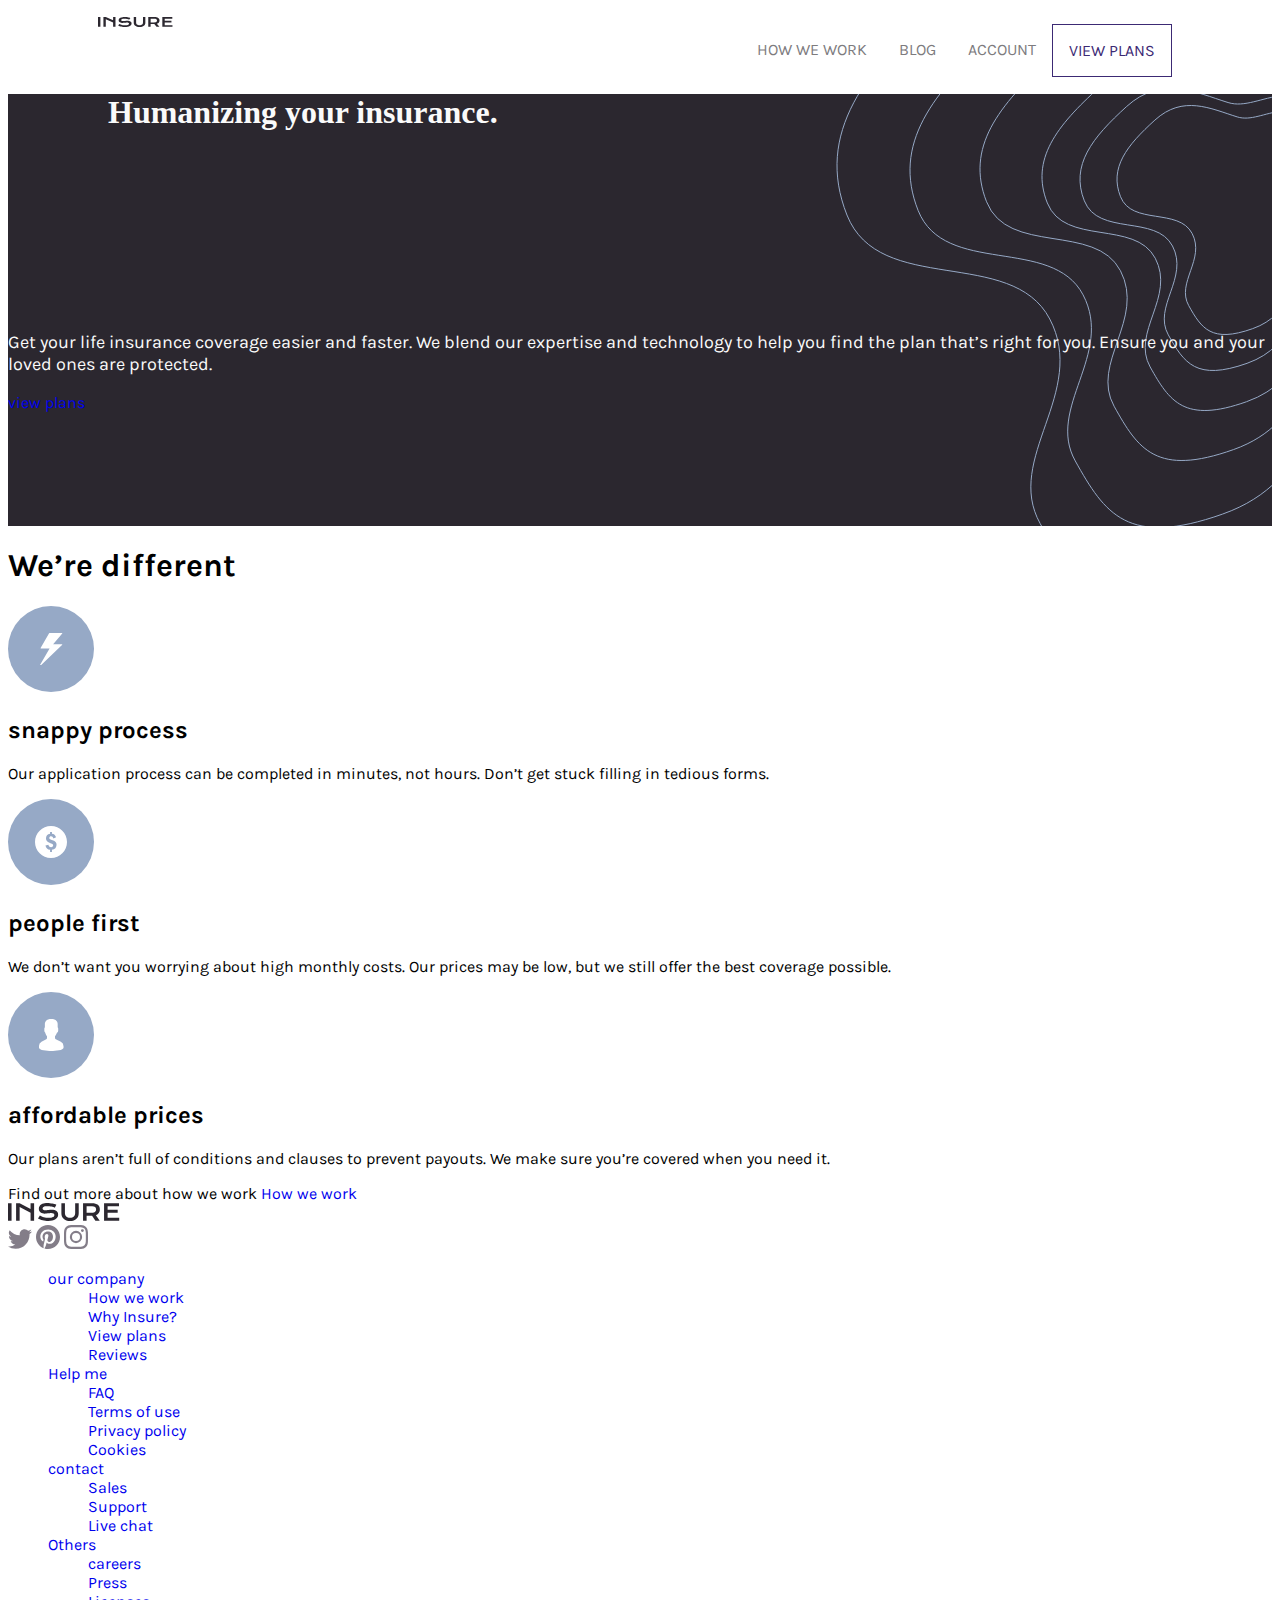
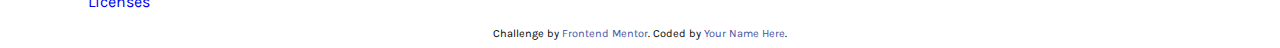
==== componente j.s/ejercicioJ.S/insure-landing-page-master/index.html @ 11211db8 "uptade navbar in page" ====
<!DOCTYPE html>
<html lang="en">
<head>
  <meta charset="UTF-8">
  <meta name="viewport" content="width=device-width, initial-scale=1.0"> <!-- displays site properly based on user's device -->

  <link rel="icon" type="image/png" sizes="32x32" href="./images/favicon-32x32.png">
  
  <title>Frontend Mentor | Insure landing page</title>

  <!-- Feel free to remove these styles or customise in your own stylesheet 👍 -->
  <style>
    .attribution { font-size: 11px; text-align: center; }
    .attribution a { color: hsl(228, 45%, 44%); }
  </style>
  <link href="./index.css" rel="stylesheet" type="text/css"/>
</head>
<body>
  <header class="hero">
    <nav class="nav_container">
      <section>
        <img class="insure" src="./images/logo.svg" alt="insure"/>
      </section>
      <ul class="menu">
        <li class="">
          <a href="#" class="" >how we work</a>
        </li>
        <li class="">
          <a href="#" class="">blog</a>
        </li>
        <li class="">
          <a href="#" class="">account</a>
        </li>
        <li class="">
          <a href="#" class="active">view plans</a>
        </li>
      </ul>
    </nav>
  </header>
  <div class="container">
    <h1 class="titulo">Humanizing your insurance.</h1>
      <p class="parrafo">  Get your life insurance coverage easier and faster. We blend our expertise 
      and technology to help you find the plan that’s right for you. Ensure you 
      and your loved ones are protected. 
      </p>
        <a href="#">view plans</a>
  </div>
    <h1 class="titulo2"> We’re different</h1>
  <div class="logos">
      <img class="logo" src= "./images/icon-snappy-process.svg" alt="Snappy process"/>
    <h2 class="semititulo">snappy process</h2>
       <p class="snappy">Our application process can be completed in minutes, not hours. Don’t get 
      stuck filling in tedious forms. </p>
      <img class="logo2" src= "./images/icon-affordable-prices.svg" alt="People First"/>
    <h2 class="semititulo">people first</h2>
      <p class="snappy">We don’t want you worrying about high monthly costs. Our prices may be low, 
      but we still offer the best coverage possible. </p>
     <img class="logo3" src= "./images/icon-people-first.svg" alt="Affordable prices"/>
    <h2 class="semititulo">affordable prices</h2>
      <p class="snappy">Our plans aren’t full of conditions and clauses to prevent payouts. We make 
      sure you’re covered when you need it.</p>
  <div class="cuadro"
      <h1 class="titulo">Find out more about how we work</h1>
        <a href="#">How we work</a>
  <footer>
    <section>
      <img class="insure2" src="./images/logo.svg" alt="insure"/>
    </section>                                          
        <div class="footer"
          <img class="facebook" src="./images/icon-facebook.svg" alt="facebook"/>
          <img class="twitter" src="./images/icon-twitter.svg" alt="twitter"/>
          <img class="pinterest" src="./images/icon-pinterest.svg" alt="pinterest"/>
          <img class="instagram" src="./images/icon-instagram.svg" alt="instagram"/>
        <div class="lista">
    <nav>
      <ul id="our company">
        <li><a href="Our company">our company</a>
      <ul>
        <li><a href="How we work">How we work</a></li>
        <li><a href="why insure">Why Insure?</a></li>
        <li><a href="View plans">View plans</a></li>
        <li><a href="Reviews">Reviews</a></li>
      </ul>
        </li>
        <li><a href="Help me">Help me</a></li>
      <ul>
        <li><a href="FAQ">FAQ</a></li>
        <li><a href="Terms of use">Terms of use</a></li>
        <li><a href="Privacy policy">Privacy policy</a></li>
        <li><a href="Cookies">Cookies</a></li>
      </ul>
        <li><a href="contact">contact</a></li>
      <ul>
        <li><a href="Sales">Sales</a></li>
        <li><a href="Support">Support</a></li>
        <li><a href="Live chat">Live chat</a></li>
      </ul>
        <li><a href="Others">Others</a></li>
      <ul>
        <li><a href="Careers">careers</a></li>
        <li><a href="Press">Press</a></li>
        <li><a href="Licenses">Licenses</a></li>
      </ul>
    </nav>
  </footer>
  
  <div class="attribution">
    Challenge by <a href="https://www.frontendmentor.io?ref=challenge" target="_blank">Frontend Mentor</a>. 
    Coded by <a href="#">Your Name Here</a>.
  </div>
</body>
</html>
---- componente j.s/ejercicioJ.S/insure-landing-page-master/index.css ----
@import url('https://fonts.googleapis.com/css2?family=DM+Serif+Displa@1&family=Karla:wght@400;700&display=swap');

body {
    font-family: 'Karla', sans-serif;
}

html {
    /* font-size: 65%; */
}

.insure {
    margin: 9px 0px 0px 90px;
    width: 75px;
    height: 10px;
    color: hsl(256, 26%, 20%);
}
.nav_container {
    display: flex;
    justify-content: space-between;
    margin: 0px 100px 0px 0px;
}
.nav {
    list-style: none;
    color:hsl(216, 30%, 68%);
    text-decoration: none;
    display: flex;
    flex-direction: row;
    gap: 2em;
    font-size:medium;
    margin: 0px 2px 3px 0px;
}  
.nav:hover {
    color:  hsl(273, 4%, 51%);
} 
.nav :nth-child(4){
    border: 1px solid hsl(255, 47%, 31%);
    text-decoration: none;
    color: hsl(255, 47%, 31%);
}
.nav :nth-child(4):hover {
    
    background-color: hsl(0, 0%, 4%); 
    color: hsl(0, 0%, 98%) !important;
}
.container {
    background-color:hsl(270, 9%, 17%);
    width: 100%;
    height: 48vh;
    background-image: url(./images/bg-pattern-intro-right-desktop.svg);
    background-repeat: no-repeat;
    background-position: 100%;
    }
/* background-image: url(./images/image-intro-desktop.jpg);
    background-repeat: no-repeat; */
    
.titulo {
    font-family: 'DM Serif Display', serif;
    margin: 1px 0px 200px 100px;
    color:  hsl(0, 0%, 98%);
    text-align:left;
}
.parrafo {
    color: hsl(0, 0%, 98%);
    text-align:left;
    font-size: large;

}



/* padre {
    font-size: 50px;
}

hijo{
    font-size: 3rem;
} */

.contenedor {
    /* height: 30%; */
    display: flex;
    flex-direction: column;
    justify-content: space-between;
    height: 60%;
   
    font-family: "Red Hat Display", sans-serif;
    background-image: url("./images/image-intro-desktop.jpg");
    background-repeat: no-repeat;
    background-color:hsl(270, 9%, 17%);

}

.menu{
    display: flex;
}

ul{
    list-style: none;
}

.menu > li {
}

.menu > li > a {
    color: #7d7b7e;
    text-transform: uppercase;
    font-size: medium;
    padding: 1rem;
    display: inline-block;
}
/* .menu : */
/* .menu :nth-child(4) {
    border: 1px solid hsl(255, 47%, 31%);
    text-decoration: none;
    color: hsl(255, 47%, 31%);
}

.menu :nth-child(4) :hover {
    background-color: hsl(0, 0%, 4%); 
    color: hsl(0, 0%, 98%) !important;
} */

.menu .active {
    border: 1px solid hsl(255, 47%, 31%);
    text-decoration: none;
    color: hsl(255, 47%, 31%);
}

.menu .active:hover {
    background-color: hsl(0, 0%, 4%); 
    color: hsl(0, 0%, 98%) !important;
}
a{
    text-decoration: none;
}
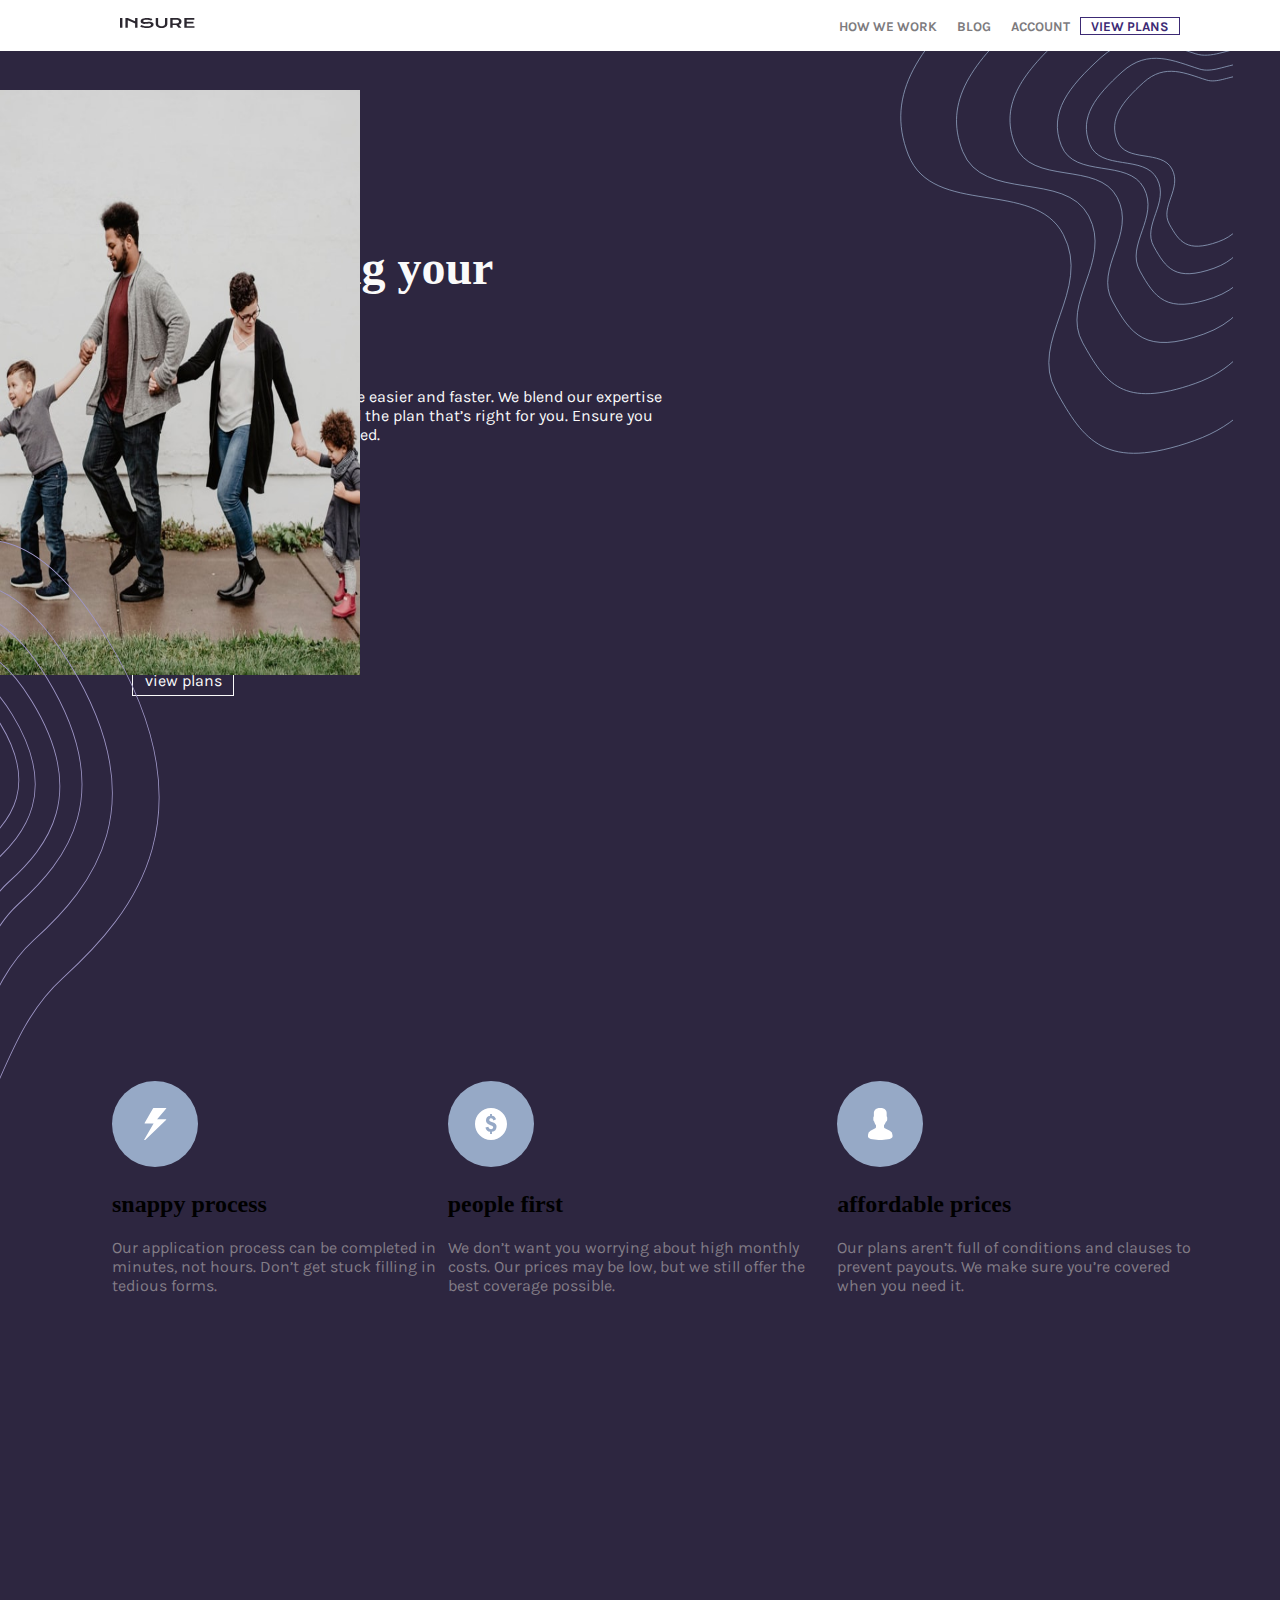
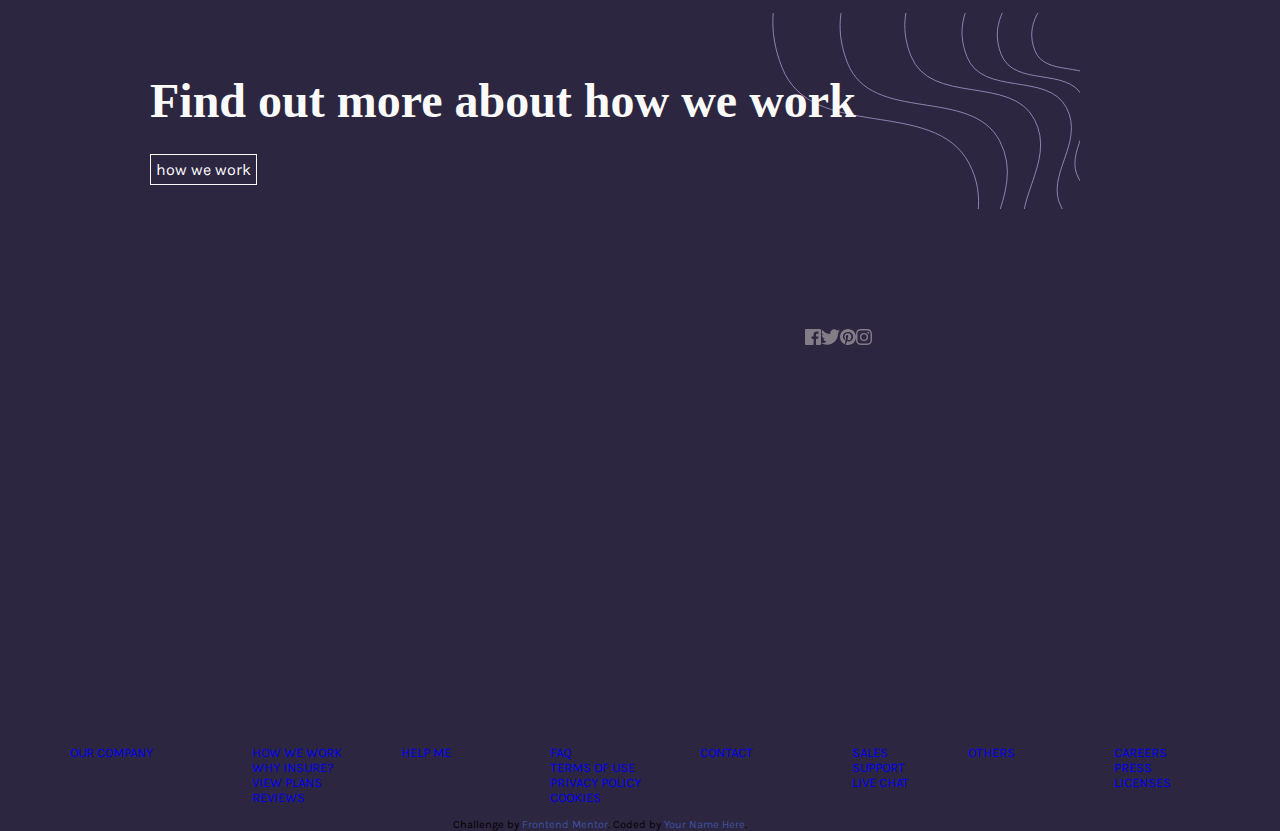
==== commit 61a7adca: "change navbar" ====
--- a/componente j.s/ejercicioJ.S/insure-landing-page-master/index.html
+++ b/componente j.s/ejercicioJ.S/insure-landing-page-master/index.html
@@ -1,29 +1,50 @@
 <!DOCTYPE html>
 <html lang="en">
+
 <head>
   <meta charset="UTF-8">
-  <meta name="viewport" content="width=device-width, initial-scale=1.0"> <!-- displays site properly based on user's device -->
+  <meta name="viewport" content="width=device-width, initial-scale=1.0">
+  <!-- displays site properly based on user's device -->
 
   <link rel="icon" type="image/png" sizes="32x32" href="./images/favicon-32x32.png">
-  
+
   <title>Frontend Mentor | Insure landing page</title>
 
-  <!-- Feel free to remove these styles or customise in your own stylesheet 👍 -->
-  <style>
-    .attribution { font-size: 11px; text-align: center; }
-    .attribution a { color: hsl(228, 45%, 44%); }
-  </style>
-  <link href="./index.css" rel="stylesheet" type="text/css"/>
-</head>
+  <!DOCTYPE html>
+  <html lang="en">
+
+  <head>
+    <meta charset="UTF-8">
+    <meta name="viewport" content="width=device-width, initial-scale=1.0">
+    <!-- displays site properly based on user's device -->
+
+    <link rel="icon" type="image/png" sizes="32x32" href="./images/favicon-32x32.png">
+
+    <title>Frontend Mentor | Insure landing page</title>
+
+    <!-- Feel free to remove these styles or customise in your own stylesheet 👍 -->
+    <style>
+      .attribution {
+        font-size: 11px;
+        text-align: center;
+      }
+
+      .attribution a {
+        color: hsl(228, 45%, 44%);
+      }
+    </style>
+    <link href="./index.css" rel="stylesheet" type="text/css" />
+  </head>
+
 <body>
   <header class="hero">
     <nav class="nav_container">
       <section>
-        <img class="insure" src="./images/logo.svg" alt="insure"/>
+        <img class="insure" src="./images/logo.svg" alt="insure" />
       </section>
       <ul class="menu">
         <li class="">
-          <a href="#" class="" >how we work</a>
+          <a href="#" class="">how we work</a>
         </li>
         <li class="">
           <a href="#" class="">blog</a>
@@ -37,76 +58,90 @@
       </ul>
     </nav>
   </header>
-  <div class="container">
-    <h1 class="titulo">Humanizing your insurance.</h1>
-      <p class="parrafo">  Get your life insurance coverage easier and faster. We blend our expertise 
-      and technology to help you find the plan that’s right for you. Ensure you 
-      and your loved ones are protected. 
+  <main>
+    <div class="container">
+      <div><img class="imagen2" src="./images/image-intro-desktop.jpg" alt="imagen2"/>
+      <div class="linea"></div>
+      <h1 class="titulo">Humanizing your insurance.</h1>
+      <p class="parrafo"> Get your life insurance coverage easier and faster. We blend our expertise
+        and technology to help you find the plan that’s right for you. Ensure you
+        and your loved ones are protected.
       </p>
-        <a href="#">view plans</a>
-  </div>
+      <a href="" class="plans">view plans</a>
+      <img class="imagen" src="./images/bg-pattern-intro-left-desktop.svg" alt="imagen"
+      
+    </div>
+    <div class="linea2"></div>
     <h1 class="titulo2"> We’re different</h1>
-  <div class="logos">
-      <img class="logo" src= "./images/icon-snappy-process.svg" alt="Snappy process"/>
-    <h2 class="semititulo">snappy process</h2>
-       <p class="snappy">Our application process can be completed in minutes, not hours. Don’t get 
-      stuck filling in tedious forms. </p>
-      <img class="logo2" src= "./images/icon-affordable-prices.svg" alt="People First"/>
-    <h2 class="semititulo">people first</h2>
-      <p class="snappy">We don’t want you worrying about high monthly costs. Our prices may be low, 
-      but we still offer the best coverage possible. </p>
-     <img class="logo3" src= "./images/icon-people-first.svg" alt="Affordable prices"/>
-    <h2 class="semititulo">affordable prices</h2>
-      <p class="snappy">Our plans aren’t full of conditions and clauses to prevent payouts. We make 
-      sure you’re covered when you need it.</p>
-  <div class="cuadro"
-      <h1 class="titulo">Find out more about how we work</h1>
-        <a href="#">How we work</a>
-  <footer>
-    <section>
-      <img class="insure2" src="./images/logo.svg" alt="insure"/>
-    </section>                                          
-        <div class="footer"
-          <img class="facebook" src="./images/icon-facebook.svg" alt="facebook"/>
-          <img class="twitter" src="./images/icon-twitter.svg" alt="twitter"/>
-          <img class="pinterest" src="./images/icon-pinterest.svg" alt="pinterest"/>
-          <img class="instagram" src="./images/icon-instagram.svg" alt="instagram"/>
-        <div class="lista">
-    <nav>
-      <ul id="our company">
-        <li><a href="Our company">our company</a>
-      <ul>
-        <li><a href="How we work">How we work</a></li>
-        <li><a href="why insure">Why Insure?</a></li>
-        <li><a href="View plans">View plans</a></li>
-        <li><a href="Reviews">Reviews</a></li>
-      </ul>
-        </li>
-        <li><a href="Help me">Help me</a></li>
-      <ul>
-        <li><a href="FAQ">FAQ</a></li>
-        <li><a href="Terms of use">Terms of use</a></li>
-        <li><a href="Privacy policy">Privacy policy</a></li>
-        <li><a href="Cookies">Cookies</a></li>
-      </ul>
-        <li><a href="contact">contact</a></li>
-      <ul>
-        <li><a href="Sales">Sales</a></li>
-        <li><a href="Support">Support</a></li>
-        <li><a href="Live chat">Live chat</a></li>
-      </ul>
-        <li><a href="Others">Others</a></li>
-      <ul>
-        <li><a href="Careers">careers</a></li>
-        <li><a href="Press">Press</a></li>
-        <li><a href="Licenses">Licenses</a></li>
-      </ul>
-    </nav>
-  </footer>
-  
-  <div class="attribution">
-    Challenge by <a href="https://www.frontendmentor.io?ref=challenge" target="_blank">Frontend Mentor</a>. 
-    Coded by <a href="#">Your Name Here</a>.
-  </div>
+    <div class="iconos">
+      <div class="logos">
+        <img class="logo" src="./images/icon-snappy-process.svg" alt="Snappy process" />
+        <h2 class="semititulo">snappy process</h2>
+        <p class="snappy">Our application process can be completed in minutes, not hours. Don’t get
+          stuck filling in tedious forms. </p>
+      </div>
+      <div>
+        <img class="logo2" src="./images/icon-affordable-prices.svg" alt="People First" />
+        <h2 class="semititulo">people first</h2>
+        <p class="snappy">We don’t want you worrying about high monthly costs. Our prices may be low,
+          but we still offer the best coverage possible. </p>
+      </div>
+      <div>
+        <img class="logo3" src="./images/icon-people-first.svg" alt="Affordable prices" />
+        <h2 class="semititulo">affordable prices</h2>
+        <p class="snappy">Our plans aren’t full of conditions and clauses to prevent payouts. We make
+          sure you’re covered when you need it.</p>
+      </div>
+    </div>
+    <div class="cuadro">
+      <h1 class="titulo3">Find out more about how we work</h1>
+      <a href="#" class="work">how we work</a>
+    </div>
+    <footer>
+      <div class="logos2">
+        <div><img class="insure2" src="./images/logo.svg" alt="insure" /></div>
+        <img class="facebook" src="./images/icon-facebook.svg" alt="facebook" />
+        <img class="twitter" src="./images/icon-twitter.svg" alt="twitter" />
+        <img class="pinterest" src="./images/icon-pinterest.svg" alt="pinterest" />
+        <img class="instagram" src="./images/icon-instagram.svg" alt="instagram" />
+      </div>
+      <div class="lista2">
+        <ul class="listado">
+          <li><a href="Our company">our company</a></li>
+          <ul>
+            <li><a href="How we work">How we work</a></li>
+            <li><a href="why insure">Why Insure?</a></li>
+            <li><a href="View plans">View plans</a></li>
+            <li><a href="Reviews">Reviews</a></li>
+          </ul>
+          </li>
+          <li><a href="Help me">Help me</a></li>
+          <ul>
+            <li><a href="FAQ">FAQ</a></li>
+            <li><a href="Terms of use">Terms of use</a></li>
+            <li><a href="Privacy policy">Privacy policy</a></li>
+            <li><a href="Cookies">Cookies</a></li>
+          </ul>
+          <li><a href="contact">contact</a></li>
+          <ul>
+            <li><a href="Sales">Sales</a></li>
+            <li><a href="Support">Support</a></li>
+            <li><a href="Live chat">Live chat</a></li>
+          </ul>
+          <li><a href="Others">Others</a></li>
+          <ul>
+            <li><a href="Careers">careers</a></li>
+            <li><a href="Press">Press</a></li>
+            <li><a href="Licenses">Licenses</a></li>
+          </ul>
+      </div>
+    </footer>
+
+    <div class="attribution">
+      Challenge by <a href="https://www.frontendmentor.io?ref=challenge" target="_blank">Frontend Mentor</a>.
+      Coded by <a href="#">Your Name Here</a>.
+</div>
+  </main>
 </body>
+
 </html>--- a/componente j.s/ejercicioJ.S/insure-landing-page-master/index.css
+++ b/componente j.s/ejercicioJ.S/insure-landing-page-master/index.css
@@ -2,14 +2,10 @@
 
 body {
     font-family: 'Karla', sans-serif;
-}
-
-html {
-    /* font-size: 65%; */
-}
-
+    margin: 0; 
+}
 .insure {
-    margin: 9px 0px 0px 90px;
+    margin: 18px 0px 0px 120px;
     width: 75px;
     height: 10px;
     color: hsl(256, 26%, 20%);
@@ -19,118 +15,188 @@
     justify-content: space-between;
     margin: 0px 100px 0px 0px;
 }
-.nav {
-    list-style: none;
-    color:hsl(216, 30%, 68%);
-    text-decoration: none;
-    display: flex;
-    flex-direction: row;
-    gap: 2em;
-    font-size:medium;
-    margin: 0px 2px 3px 0px;
-}  
-.nav:hover {
-    color:  hsl(273, 4%, 51%);
-} 
-.nav :nth-child(4){
-    border: 1px solid hsl(255, 47%, 31%);
-    text-decoration: none;
-    color: hsl(255, 47%, 31%);
-}
-.nav :nth-child(4):hover {
-    
-    background-color: hsl(0, 0%, 4%); 
-    color: hsl(0, 0%, 98%) !important;
-}
-.container {
-    background-color:hsl(270, 9%, 17%);
-    width: 100%;
-    height: 48vh;
-    background-image: url(./images/bg-pattern-intro-right-desktop.svg);
-    background-repeat: no-repeat;
-    background-position: 100%;
-    }
-/* background-image: url(./images/image-intro-desktop.jpg);
-    background-repeat: no-repeat; */
-    
-.titulo {
-    font-family: 'DM Serif Display', serif;
-    margin: 1px 0px 200px 100px;
-    color:  hsl(0, 0%, 98%);
-    text-align:left;
-}
-.parrafo {
-    color: hsl(0, 0%, 98%);
-    text-align:left;
-    font-size: large;
-
-}
-
-
-
-/* padre {
-    font-size: 50px;
-}
-
-hijo{
-    font-size: 3rem;
-} */
-
-.contenedor {
-    /* height: 30%; */
-    display: flex;
-    flex-direction: column;
-    justify-content: space-between;
-    height: 60%;
-   
-    font-family: "Red Hat Display", sans-serif;
-    background-image: url("./images/image-intro-desktop.jpg");
-    background-repeat: no-repeat;
-    background-color:hsl(270, 9%, 17%);
-
-}
-
+/* gap: 2em;*/
 .menu{
     display: flex;
 }
-
 ul{
     list-style: none;
 }
-
-.menu > li {
-}
-
 .menu > li > a {
     color: #7d7b7e;
     text-transform: uppercase;
-    font-size: medium;
-    padding: 1rem;
+    padding: 1px 10px 0px;
+    /* 1rem(todos los lados */
     display: inline-block;
-}
-/* .menu : */
-/* .menu :nth-child(4) {
-    border: 1px solid hsl(255, 47%, 31%);
-    text-decoration: none;
+    font-size: smaller;
+    font-weight: 700;
+}
+.menu>li>a:hover {
     color: hsl(255, 47%, 31%);
 }
-
-.menu :nth-child(4) :hover {
-    background-color: hsl(0, 0%, 4%); 
-    color: hsl(0, 0%, 98%) !important;
-} */
-
 .menu .active {
     border: 1px solid hsl(255, 47%, 31%);
     text-decoration: none;
     color: hsl(255, 47%, 31%);
 }
-
 .menu .active:hover {
     background-color: hsl(0, 0%, 4%); 
-    color: hsl(0, 0%, 98%) !important;
+    color: hsl(0, 0%, 98%);
 }
 a{
     text-decoration: none;
 }
-
+/*.menu :nth-child(4) :hover*/
+.container {
+    background-color:hsl(256, 26%, 20%);
+    padding: 1px 80px 0px 0px;
+    background-image: url(./images/bg-pattern-intro-right-desktop.svg);
+    background-repeat: no-repeat;
+    background-size: 26%;
+    background-position: 900px -50px;  
+    }
+.linea {
+    height:1px;
+    width: 12%;
+    background-color: hsl(0, 0%, 98%);
+    margin: 12vh 11%;   
+}
+.titulo {
+    font-family: 'DM Serif Display', serif;
+    color:  hsl(0, 0%, 98%);
+    font-size: 300%;
+    height: 80px;
+    width: 500px;
+    display:inline-table; 
+    margin: -12vh 11%;
+}
+.parrafo {
+    color: hsl(0, 0%, 98%);
+    height: 80px; 
+    width: 530px;
+    display:inline-table; 
+    margin: 11vh 11%;
+}
+/* padre {font-size: 50px;}
+hijo{ font-size: 3rem;} */
+.plans {
+    color: hsl(0, 0%, 98%);
+    background-color: hsla(256, 26%, 20%);
+    border: 1px solid hsl(0, 0%, 98%);
+    padding: 5px;   
+    display: flex;
+    justify-content: center; 
+    height: 0%; 
+    width: 90px;
+    margin: 11vh 11%;
+}
+.plans:hover {
+    color: hsl(256, 26%, 20%);
+    background-color: white;
+}
+.imagen {
+    position: absolute;
+    top: 60%; 
+    background-repeat: no-repeat; 
+    margin: 0;
+    height: 60%;
+    width: 160px;
+ }
+.imagen2 {
+    position: absolute;
+    top: 10%; 
+    background-repeat: no-repeat;
+    height: 65%;
+    width: 360px;
+}
+.linea2 {
+    height:1px;
+    width: 10%;
+    background-color: hsl(256, 26%, 20%);
+    margin: 20% 0% 0% 10%;   
+} 
+.titulo2 {
+    font-family: 'DM Serif Display', serif;
+    color:  hsl(256, 26%, 20%);
+    font-size: 300%;
+    height: 80px;
+    width: 500px;
+    display:inline-table; 
+    padding: 0px 0px 0px 112px;
+}
+.iconos {
+    display: flex; 
+    justify-content: space-between;
+    padding: 0px 0px 0px 112px;
+}
+.semititulo {
+    font-family: 'DM Serif Display', serif;
+    vertical-align: text-bottom;
+    margin-right: auto;
+}
+.snappy {
+    color:  hsl(273, 4%, 51%);
+}
+.cuadro {
+    background-color:hsl(256, 26%, 20%);
+    padding: 30px;
+    margin: 300px 120px 120px 120px;
+    background-image: url(./images/bg-pattern-how-we-work-desktop.svg);
+    background-repeat: no-repeat;
+    background-size: 38%;
+    background-position: 652px 2px;
+}
+.titulo3 {
+    font-family: 'DM Serif Display', serif;
+    color:  hsl(0, 0%, 98%);
+    font-size: 300%;
+    
+}
+.work {
+    color: hsl(0, 0%, 98%);
+    background-color: hsla(256, 26%, 20%);
+    border: 1px solid hsl(0, 0%, 98%);
+    padding: 5px;
+}
+.work:hover {
+    color: hsl(256, 26%, 20%);
+    background-color: white;
+}
+.insure2 {
+    margin: 1vh 10%;
+    width: 13vh;
+    height: 13px;
+    color: hsl(256, 26%, 20%);
+}
+
+footer {
+    list-style: none;
+}
+
+.insure2 {
+    width: 5px;
+    height: 0px;
+    
+}
+.logos2 {
+    display: flex;
+    justify-content: space-between;
+    text-decoration: none;
+    color:  hsl(273, 4%, 51%); 
+    background-size: 20%;
+    margin: 58px 0px 400px 800px;
+    width: 15px;
+    height: 16px;
+}
+
+ul{
+    list-style: none;
+}
+.listado {
+    display: flex;
+    justify-content:space-around;
+    justify-content:space-around;
+    text-transform: uppercase;
+    font-size: small;
+    color:  hsl(273, 4%, 51%); 
+}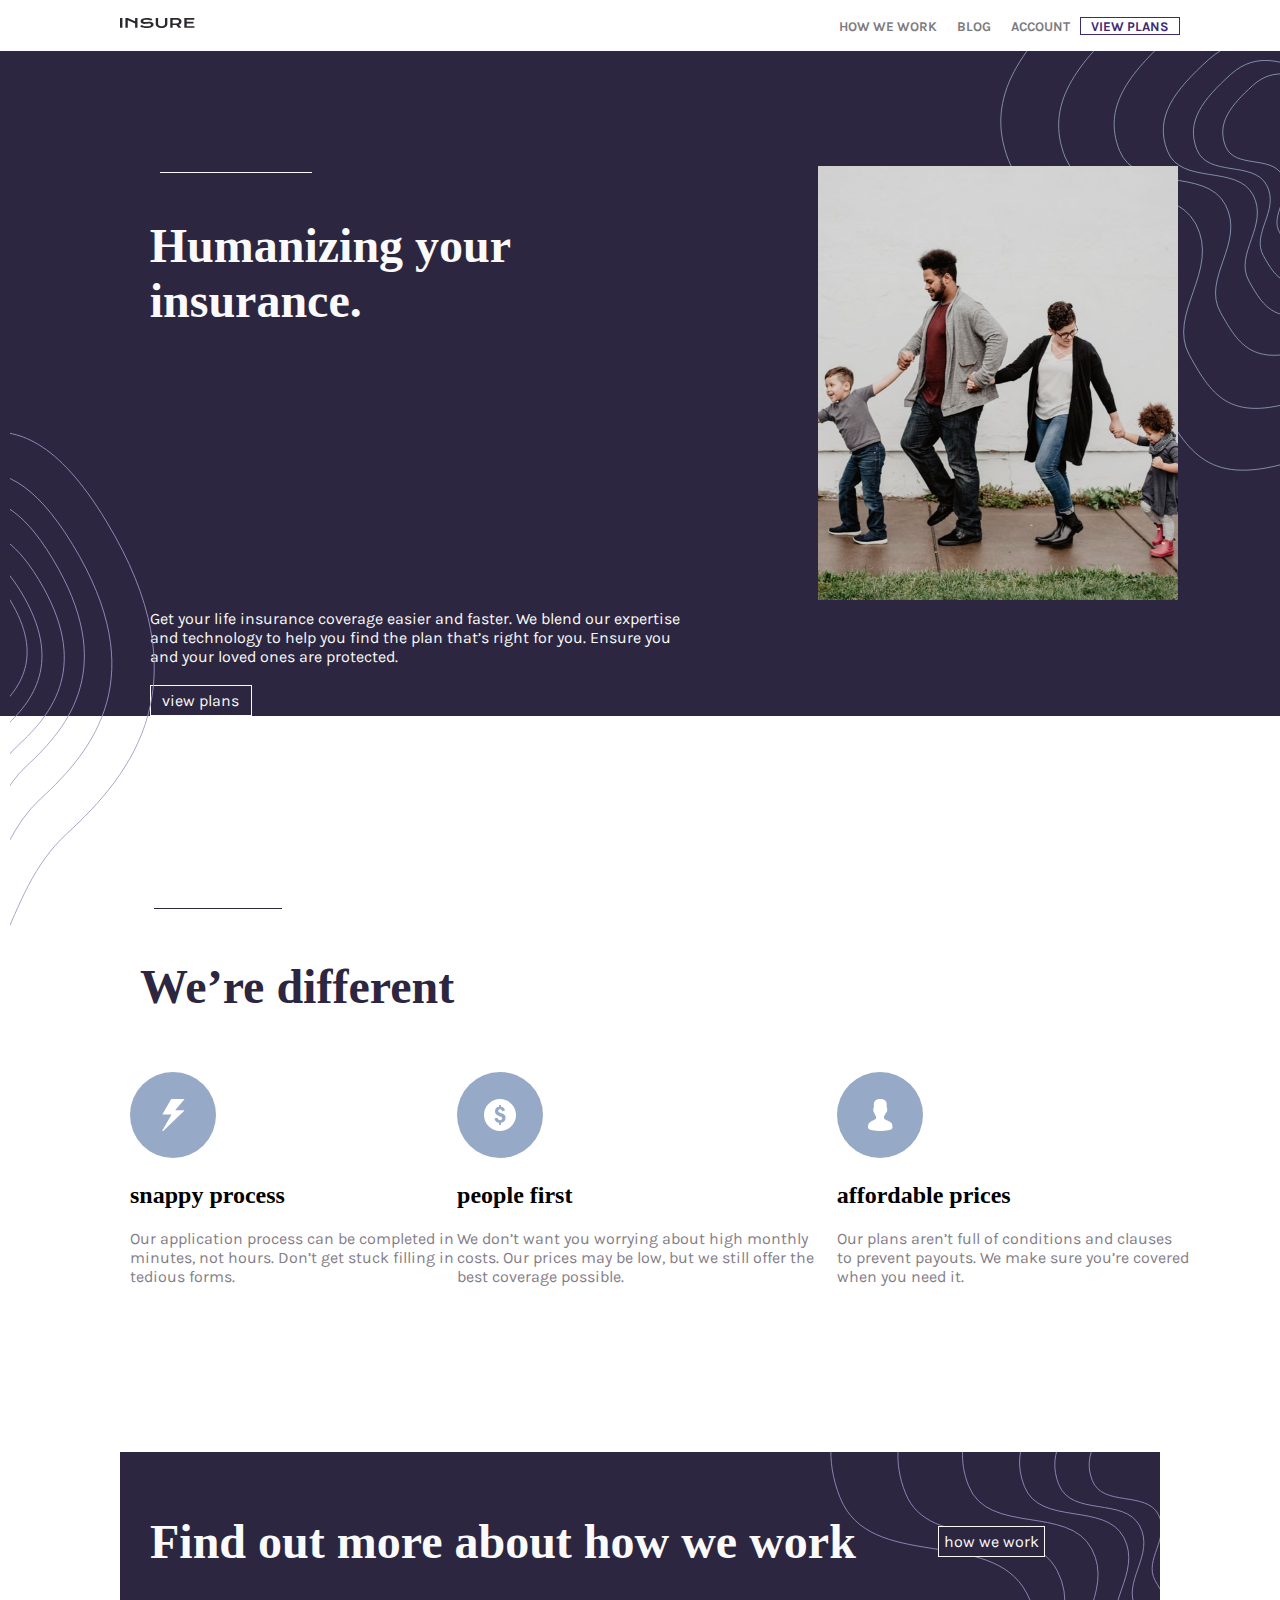
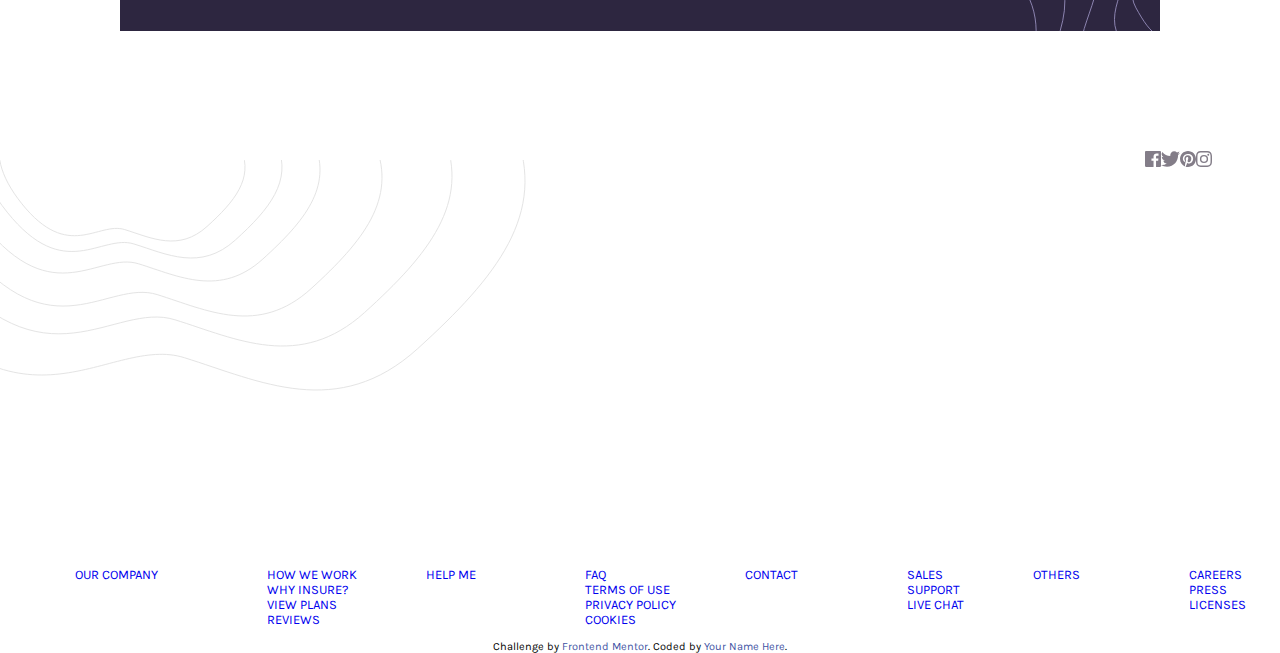
==== commit d09809c0: "cambios componente js" ====
--- a/componente j.s/ejercicioJ.S/insure-landing-page-master/index.html
+++ b/componente j.s/ejercicioJ.S/insure-landing-page-master/index.html
@@ -60,7 +60,8 @@
   </header>
   <main>
     <div class="container">
-      <div><img class="imagen2" src="./images/image-intro-desktop.jpg" alt="imagen2"/>
+      <div><img class="imagen2" src="./images/image-intro-desktop.jpg" alt="imagen2"/></div>
+        <div><img class="imagen" src="./images/bg-pattern-intro-left-desktop.svg" alt="imagen" /></div>
       <div class="linea"></div>
       <h1 class="titulo">Humanizing your insurance.</h1>
       <p class="parrafo"> Get your life insurance coverage easier and faster. We blend our expertise
@@ -68,7 +69,6 @@
         and your loved ones are protected.
       </p>
       <a href="" class="plans">view plans</a>
-      <img class="imagen" src="./images/bg-pattern-intro-left-desktop.svg" alt="imagen"
       
     </div>
     <div class="linea2"></div>
@@ -98,13 +98,17 @@
       <a href="#" class="work">how we work</a>
     </div>
     <footer>
-      <div class="logos2">
-        <div><img class="insure2" src="./images/logo.svg" alt="insure" /></div>
+      <main class="logos2">
+        <div><img class="figuras" src="./images/bg-pattern-footer-desktop.svg" alt="figuras"/></div>
+        <div>
+          <img class="insure2" src="./images/logo.svg" alt="insure2"/>
+        </div>
         <img class="facebook" src="./images/icon-facebook.svg" alt="facebook" />
         <img class="twitter" src="./images/icon-twitter.svg" alt="twitter" />
         <img class="pinterest" src="./images/icon-pinterest.svg" alt="pinterest" />
         <img class="instagram" src="./images/icon-instagram.svg" alt="instagram" />
-      </div>
+      </main>
+      
       <div class="lista2">
         <ul class="listado">
           <li><a href="Our company">our company</a></li>
--- a/componente j.s/ejercicioJ.S/insure-landing-page-master/index.css
+++ b/componente j.s/ejercicioJ.S/insure-landing-page-master/index.css
@@ -49,17 +49,18 @@
 /*.menu :nth-child(4) :hover*/
 .container {
     background-color:hsl(256, 26%, 20%);
-    padding: 1px 80px 0px 0px;
+    padding: 1px 0px 0px 10px;
     background-image: url(./images/bg-pattern-intro-right-desktop.svg);
     background-repeat: no-repeat;
-    background-size: 26%;
-    background-position: 900px -50px;  
+    background-size: 27%;
+    background-position: 1000px -50px;  
+
     }
 .linea {
     height:1px;
     width: 12%;
     background-color: hsl(0, 0%, 98%);
-    margin: 12vh 11%;   
+    margin: 120px 0px 0px 150px;
 }
 .titulo {
     font-family: 'DM Serif Display', serif;
@@ -68,14 +69,14 @@
     height: 80px;
     width: 500px;
     display:inline-table; 
-    margin: -12vh 11%;
+    margin: 5vh 11%;
 }
 .parrafo {
     color: hsl(0, 0%, 98%);
     height: 80px; 
     width: 530px;
     display:inline-table; 
-    margin: 11vh 11%;
+    margin: 1vh 11%;
 }
 /* padre {font-size: 50px;}
 hijo{ font-size: 3rem;} */
@@ -88,7 +89,7 @@
     justify-content: center; 
     height: 0%; 
     width: 90px;
-    margin: 11vh 11%;
+    margin: -1% 0% 0% 11%;
 }
 .plans:hover {
     color: hsl(256, 26%, 20%);
@@ -96,15 +97,14 @@
 }
 .imagen {
     position: absolute;
-    top: 60%; 
+    top: 48%; 
     background-repeat: no-repeat; 
-    margin: 0;
-    height: 60%;
-    width: 160px;
+    height: 55%;
+    width: 145px;
  }
 .imagen2 {
-    position: absolute;
-    top: 10%; 
+    float: right;
+    margin: 9% 8% 0% 0%;
     background-repeat: no-repeat;
     height: 65%;
     width: 360px;
@@ -113,7 +113,7 @@
     height:1px;
     width: 10%;
     background-color: hsl(256, 26%, 20%);
-    margin: 20% 0% 0% 10%;   
+    margin: 15% 0% 0% 12%;   
 } 
 .titulo2 {
     font-family: 'DM Serif Display', serif;
@@ -122,12 +122,12 @@
     height: 80px;
     width: 500px;
     display:inline-table; 
-    padding: 0px 0px 0px 112px;
+    padding: 18px 0px 0px 140px;
 }
 .iconos {
     display: flex; 
     justify-content: space-between;
-    padding: 0px 0px 0px 112px;
+    padding: 1px 90px 0px 130px;
 }
 .semititulo {
     font-family: 'DM Serif Display', serif;
@@ -140,11 +140,11 @@
 .cuadro {
     background-color:hsl(256, 26%, 20%);
     padding: 30px;
-    margin: 300px 120px 120px 120px;
+    margin: 150px 120px 120px 120px;
     background-image: url(./images/bg-pattern-how-we-work-desktop.svg);
     background-repeat: no-repeat;
-    background-size: 38%;
-    background-position: 652px 2px;
+    background-size: 35%;
+    background-position: 710px -9px;
 }
 .titulo3 {
     font-family: 'DM Serif Display', serif;
@@ -153,30 +153,31 @@
     
 }
 .work {
+    float: right;
     color: hsl(0, 0%, 98%);
     background-color: hsla(256, 26%, 20%);
     border: 1px solid hsl(0, 0%, 98%);
     padding: 5px;
+    margin: -75px 85px 0px 0px;
 }
 .work:hover {
     color: hsl(256, 26%, 20%);
     background-color: white;
 }
+
+footer {
+    list-style: none;
+
+}
+.figuras {
+    background-repeat: no-repeat; 
+    margin:1vh -95%;
+}
 .insure2 {
-    margin: 1vh 10%;
+    margin:1vh -1000%;
     width: 13vh;
     height: 13px;
     color: hsl(256, 26%, 20%);
-}
-
-footer {
-    list-style: none;
-}
-
-.insure2 {
-    width: 5px;
-    height: 0px;
-    
 }
 .logos2 {
     display: flex;
@@ -184,11 +185,10 @@
     text-decoration: none;
     color:  hsl(273, 4%, 51%); 
     background-size: 20%;
-    margin: 58px 0px 400px 800px;
+    margin: 100px 100px 400px 500px;
     width: 15px;
     height: 16px;
 }
-
 ul{
     list-style: none;
 }
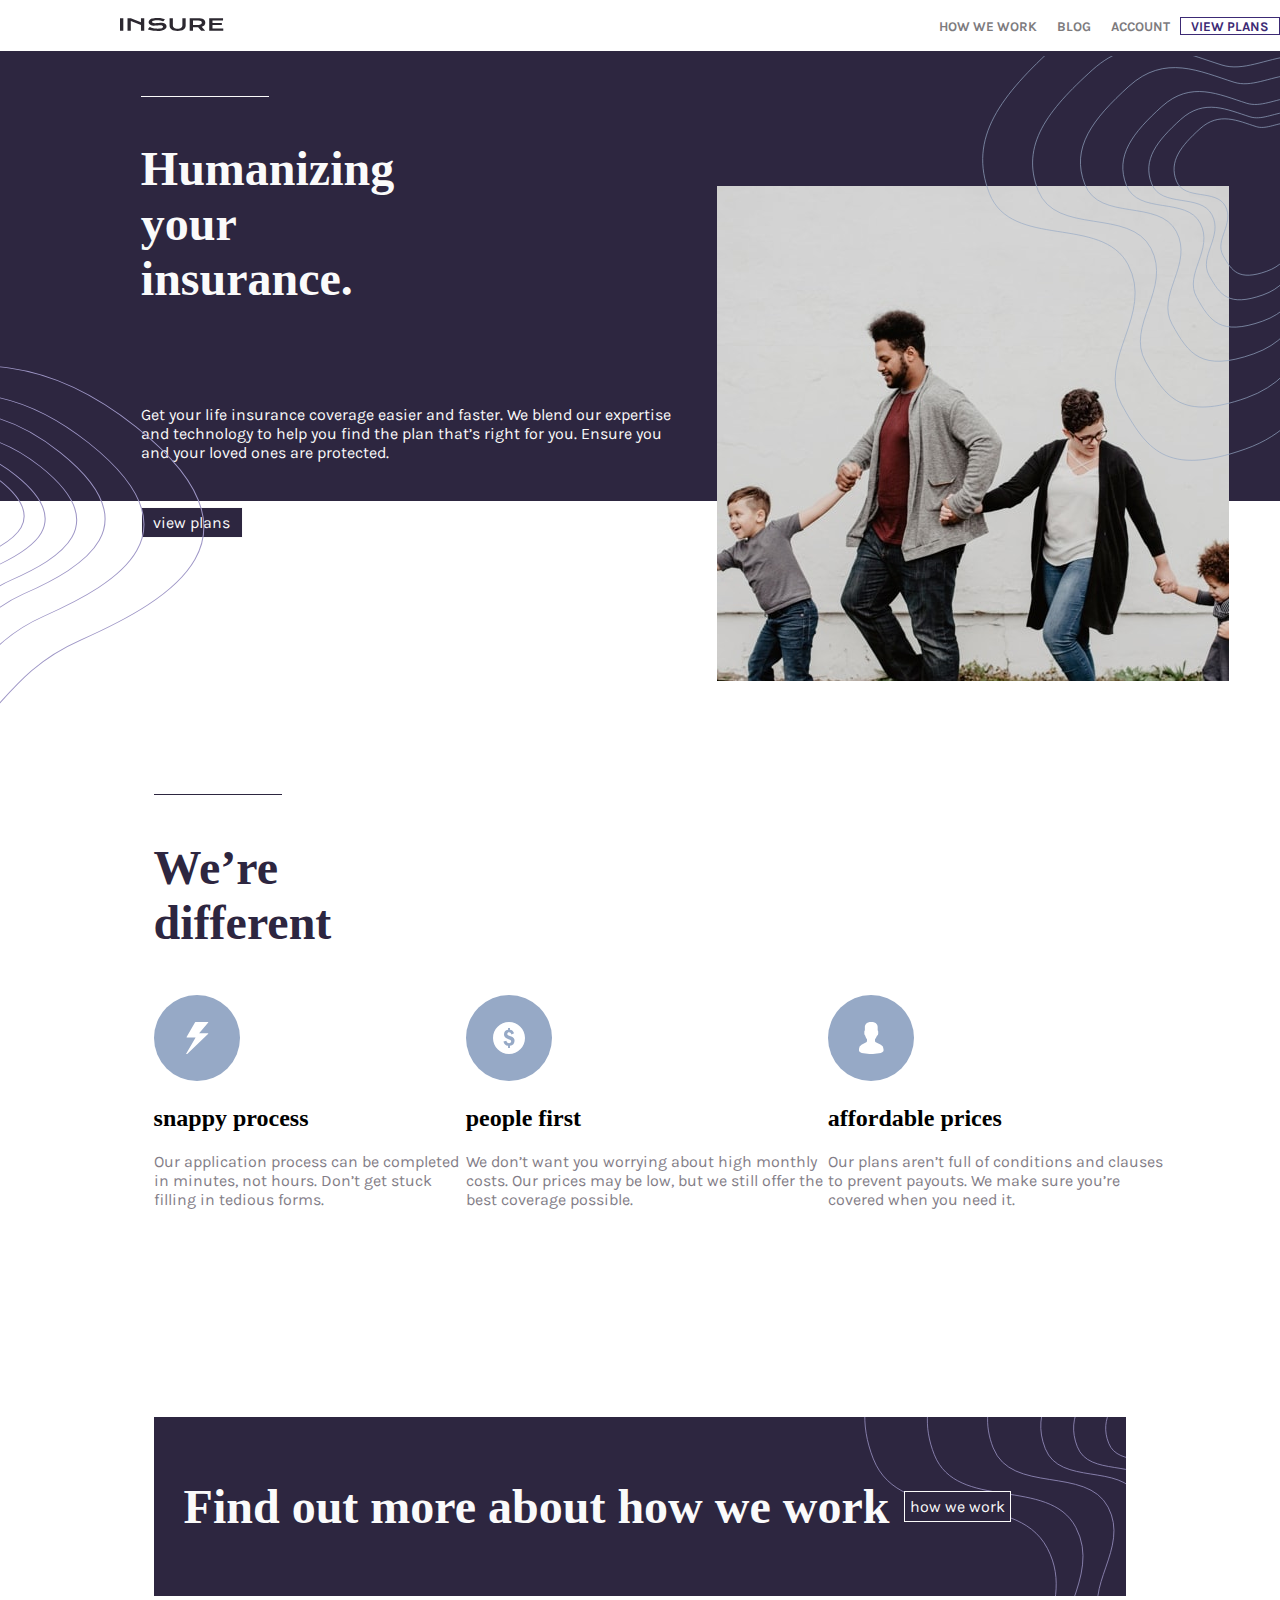
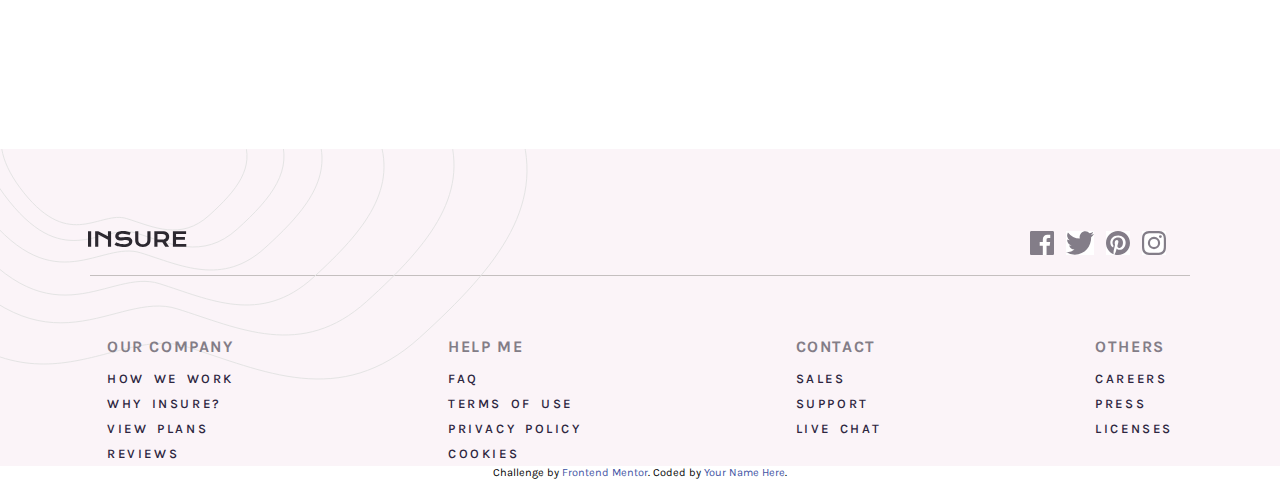
==== commit e0260ddb: "avance de componente JS" ====
--- a/componente j.s/ejercicioJ.S/insure-landing-page-master/index.html
+++ b/componente j.s/ejercicioJ.S/insure-landing-page-master/index.html
@@ -28,12 +28,13 @@
         font-size: 11px;
         text-align: center;
       }
-
       .attribution a {
         color: hsl(228, 45%, 44%);
       }
     </style>
     <link href="./index.css" rel="stylesheet" type="text/css" />
+    <!-- <link href="./mobile.css" rel="stylesheet" type="text/css" media="screen and (max-width: 375px)" /> -->
+
   </head>
 
 <body>
@@ -60,91 +61,108 @@
   </header>
   <main>
     <div class="container">
-      <div><img class="imagen2" src="./images/image-intro-desktop.jpg" alt="imagen2"/></div>
-        <div><img class="imagen" src="./images/bg-pattern-intro-left-desktop.svg" alt="imagen" /></div>
+      
       <div class="linea"></div>
-      <h1 class="titulo">Humanizing your insurance.</h1>
-      <p class="parrafo"> Get your life insurance coverage easier and faster. We blend our expertise
-        and technology to help you find the plan that’s right for you. Ensure you
-        and your loved ones are protected.
-      </p>
-      <a href="" class="plans">view plans</a>
-      
-    </div>
-    <div class="linea2"></div>
-    <h1 class="titulo2"> We’re different</h1>
-    <div class="iconos">
-      <div class="logos">
-        <img class="logo" src="./images/icon-snappy-process.svg" alt="Snappy process" />
-        <h2 class="semititulo">snappy process</h2>
-        <p class="snappy">Our application process can be completed in minutes, not hours. Don’t get
-          stuck filling in tedious forms. </p>
+      <div>
+        <div>
+          <img class="imagen1" src="./images/bg-pattern-intro-right-desktop.svg" alt="imagen1" />
+        </div>
+        <div>
+        </div>
+        <div>
+          <div class="imagen2"></div>
+          <img class="imagen3" src="./images/bg-pattern-intro-left-desktop.svg" alt="imagen3" />
+        </div>
+
+        <h1 class="titulo">Humanizing your insurance.</h1>
+        <p class="parrafo"> Get your life insurance coverage easier and faster. We blend our expertise
+          and technology to help you find the plan that’s right for you. Ensure you
+          and your loved ones are protected.
+        </p>
+        <a href="" class="plans">view plans</a>
       </div>
-      <div>
-        <img class="logo2" src="./images/icon-affordable-prices.svg" alt="People First" />
-        <h2 class="semititulo">people first</h2>
-        <p class="snappy">We don’t want you worrying about high monthly costs. Our prices may be low,
-          but we still offer the best coverage possible. </p>
+      <div class="linea2"></div>
+      <h1 class="titulo2"> We’re different</h1>
+      <div class="iconos">
+        <div class="logos">
+          <img class="logo" src="./images/icon-snappy-process.svg" alt="Snappy process" />
+          <h2 class="semititulo">snappy process</h2>
+          <p class="snappy">Our application process can be completed in minutes, not hours. Don’t get
+            stuck filling in tedious forms. </p>
+        </div>
+        <div>
+          <img class="logo2" src="./images/icon-affordable-prices.svg" alt="People First" />
+          <h2 class="semititulo">people first</h2>
+          <p class="snappy">We don’t want you worrying about high monthly costs. Our prices may be low,
+            but we still offer the best coverage possible. </p>
+        </div>
+        <div>
+          <img class="logo3" src="./images/icon-people-first.svg" alt="Affordable prices" />
+          <h2 class="semititulo">affordable prices</h2>
+          <p class="snappy">Our plans aren’t full of conditions and clauses to prevent payouts. We make
+            sure you’re covered when you need it.</p>
+        </div>
       </div>
-      <div>
-        <img class="logo3" src="./images/icon-people-first.svg" alt="Affordable prices" />
-        <h2 class="semititulo">affordable prices</h2>
-        <p class="snappy">Our plans aren’t full of conditions and clauses to prevent payouts. We make
-          sure you’re covered when you need it.</p>
+      <div class="cuadro">
+        <h1 class="titulo3">Find out more about how we work</h1>
+        <a href="#" class="work">how we work</a>
+      </div>
+      <footer>
+        <div><img class="fondo" src="./images/bg-pattern-footer-desktop.svg" alt="fondo"></div>
+        <main class="logos2">
+          <div class=" ">
+            <img class="insure2" src="./images/logo.svg" alt="insure2" />
+          </div>
+          <div class="figuras">
+            <img class="logos3" src="./images/icon-facebook.svg" alt="facebook" />
+            <img class="logos3" src="./images/icon-twitter.svg" alt="twitter" />
+            <img class="logos3" src="./images/icon-pinterest.svg" alt="pinterest" />
+            <img class="logos3" src="./images/icon-instagram.svg" alt="instagram" />
+          </div>
+        </main>
+        <div class="linea3"></div>
+
+        <div class="lista">
+          <div class="fila">
+            <h1>our company</h1>
+            <li><a class="listas" href="How we work">How we work</a></li>
+            <li><a class="listas" href="why insure">Why Insure?</a></li>
+            <li><a class="listas" href="View plans">View plans</a></li>
+            <li><a class="listas" href="Reviews">Reviews</a></li>
+          </div>
+          <div class="fila">
+            <h1>Help me</h1>
+
+            <li><a class="listas" href="FAQ">FAQ</a></li>
+            <li><a class="listas" href="Terms of use">Terms of use</a></li>
+            <li><a class="listas" href="Privacy policy">Privacy policy</a></li>
+            <li><a class="listas" href="Cookies">Cookies</a></li>
+
+          </div>
+          <div class="fila">
+            <h1>contact</h1>
+
+            <li><a class="listas" href="Sales">Sales</a></li>
+            <li><a class="listas" href="Support">Support</a></li>
+            <li><a class="listas" href="Live chat">Live chat</a></li>
+
+          </div>
+          <div class="fila">
+            <h1>Others</h1>
+
+            <li><a class="listas" href="Careers">careers</a></li>
+            <li><a class="listas" href="Press">Press</a></li>
+            <li><a class="listas" href="Licenses">Licenses</a></li>
+
+          </div>
+        </div>
+      </footer>
+
+      <div class="attribution">
+        Challenge by <a href="https://www.frontendmentor.io?ref=challenge" target="_blank">Frontend Mentor</a>.
+        Coded by <a href="#">Your Name Here</a>.
       </div>
     </div>
-    <div class="cuadro">
-      <h1 class="titulo3">Find out more about how we work</h1>
-      <a href="#" class="work">how we work</a>
-    </div>
-    <footer>
-      <main class="logos2">
-        <div><img class="figuras" src="./images/bg-pattern-footer-desktop.svg" alt="figuras"/></div>
-        <div>
-          <img class="insure2" src="./images/logo.svg" alt="insure2"/>
-        </div>
-        <img class="facebook" src="./images/icon-facebook.svg" alt="facebook" />
-        <img class="twitter" src="./images/icon-twitter.svg" alt="twitter" />
-        <img class="pinterest" src="./images/icon-pinterest.svg" alt="pinterest" />
-        <img class="instagram" src="./images/icon-instagram.svg" alt="instagram" />
-      </main>
-      
-      <div class="lista2">
-        <ul class="listado">
-          <li><a href="Our company">our company</a></li>
-          <ul>
-            <li><a href="How we work">How we work</a></li>
-            <li><a href="why insure">Why Insure?</a></li>
-            <li><a href="View plans">View plans</a></li>
-            <li><a href="Reviews">Reviews</a></li>
-          </ul>
-          </li>
-          <li><a href="Help me">Help me</a></li>
-          <ul>
-            <li><a href="FAQ">FAQ</a></li>
-            <li><a href="Terms of use">Terms of use</a></li>
-            <li><a href="Privacy policy">Privacy policy</a></li>
-            <li><a href="Cookies">Cookies</a></li>
-          </ul>
-          <li><a href="contact">contact</a></li>
-          <ul>
-            <li><a href="Sales">Sales</a></li>
-            <li><a href="Support">Support</a></li>
-            <li><a href="Live chat">Live chat</a></li>
-          </ul>
-          <li><a href="Others">Others</a></li>
-          <ul>
-            <li><a href="Careers">careers</a></li>
-            <li><a href="Press">Press</a></li>
-            <li><a href="Licenses">Licenses</a></li>
-          </ul>
-      </div>
-    </footer>
-
-    <div class="attribution">
-      Challenge by <a href="https://www.frontendmentor.io?ref=challenge" target="_blank">Frontend Mentor</a>.
-      Coded by <a href="#">Your Name Here</a>.
-</div>
   </main>
 </body>
 
--- a/componente j.s/ejercicioJ.S/insure-landing-page-master/index.css
+++ b/componente j.s/ejercicioJ.S/insure-landing-page-master/index.css
@@ -6,14 +6,13 @@
 }
 .insure {
     margin: 18px 0px 0px 120px;
-    width: 75px;
-    height: 10px;
+    width:45%;
+    height: 25%;
     color: hsl(256, 26%, 20%);
 }
 .nav_container {
     display: flex;
     justify-content: space-between;
-    margin: 0px 100px 0px 0px;
 }
 /* gap: 2em;*/
 .menu{
@@ -48,28 +47,46 @@
 }
 /*.menu :nth-child(4) :hover*/
 .container {
+    position: relative;
     background-color:hsl(256, 26%, 20%);
-    padding: 1px 0px 0px 10px;
-    background-image: url(./images/bg-pattern-intro-right-desktop.svg);
+    width: 100%;
+    height: 450px;    
+}
+.imagen1 {
+    position: absolute;
     background-repeat: no-repeat;
-    background-size: 27%;
-    background-position: 1000px -50px;  
-
-    }
+    top: 1%;
+    right:0;
+    height: 90%;
+    z-index:10;  
+}
+ .imagen2 {
+    position:absolute;
+    background-image: url('./images/image-intro-desktop.jpg');
+    background-repeat: no-repeat;
+    top: 30%;
+    right: 4%;
+    height: 110%;
+    width: 40%;
+    z-index: auto;
+}
 .linea {
     height:1px;
-    width: 12%;
+    width: 10%;
     background-color: hsl(0, 0%, 98%);
-    margin: 120px 0px 0px 150px;
+    margin: 0vh 11%;
+    position: absolute;
+    top: 10%;
 }
 .titulo {
     font-family: 'DM Serif Display', serif;
     color:  hsl(0, 0%, 98%);
     font-size: 300%;
-    height: 80px;
-    width: 500px;
+    height: 8%;
+    width: 5%;
     display:inline-table; 
-    margin: 5vh 11%;
+    margin: 10vh 11%;
+    
 }
 .parrafo {
     color: hsl(0, 0%, 98%);
@@ -89,45 +106,40 @@
     justify-content: center; 
     height: 0%; 
     width: 90px;
-    margin: -1% 0% 0% 11%;
+    margin: 1% 0% 0% 11%;
 }
 .plans:hover {
     color: hsl(256, 26%, 20%);
     background-color: white;
 }
-.imagen {
+.imagen3 {
     position: absolute;
-    top: 48%; 
+    top: 70%; 
     background-repeat: no-repeat; 
-    height: 55%;
-    width: 145px;
+    height: 75%;
+    width: 16%;
+    z-index: 10;
  }
-.imagen2 {
-    float: right;
-    margin: 9% 8% 0% 0%;
-    background-repeat: no-repeat;
-    height: 65%;
-    width: 360px;
-}
+
 .linea2 {
     height:1px;
     width: 10%;
     background-color: hsl(256, 26%, 20%);
-    margin: 15% 0% 0% 12%;   
+    margin: 20% 0% 0% 12%;   
 } 
 .titulo2 {
     font-family: 'DM Serif Display', serif;
     color:  hsl(256, 26%, 20%);
     font-size: 300%;
-    height: 80px;
-    width: 500px;
+    height: 8%;
+    width: 5%;
     display:inline-table; 
-    padding: 18px 0px 0px 140px;
+    padding: 1% 0% 0% 12%;
 }
 .iconos {
     display: flex; 
     justify-content: space-between;
-    padding: 1px 90px 0px 130px;
+    padding: 1% 9% 0% 12%;
 }
 .semititulo {
     font-family: 'DM Serif Display', serif;
@@ -140,7 +152,7 @@
 .cuadro {
     background-color:hsl(256, 26%, 20%);
     padding: 30px;
-    margin: 150px 120px 120px 120px;
+    margin: 15% 12% 12% 12%;
     background-image: url(./images/bg-pattern-how-we-work-desktop.svg);
     background-repeat: no-repeat;
     background-size: 35%;
@@ -164,39 +176,212 @@
     color: hsl(256, 26%, 20%);
     background-color: white;
 }
-
 footer {
+    color: white;
+    background: rgb(251, 244, 248);
+}
+.fondo {
+    z-index: -1;
+}
+.insure2 {
+    height: 1rem;
+    color: hsl(256, 26%, 20%);
+    z-index: -1;
+    margin: 0% 2% 0% -650%;
+}
+.logos2 {
+    display: flex;
+    justify-content: space-around;
+    color:  hsl(280, 10%, 11%); 
+    background-size: 15%;
+    height: 1.5rem;
+    margin: -12% 1% 0% 50%;
+}
+.logos3 {
+    background-color:hsl(0, 0%, 100%);
+    margin:0 6px
+}
+.logos3:hover,
+.logos3:focus{
+    cursor: pointer;
+    background-color: hsl(270, 35%, 12%);
+    color: white;
+}
+.figuras{
+    display: flex;
+    justify-content: space-between;    
+}
+.lista {
+    display: flex;
+    justify-content: space-around;
+    color: hsl(273, 4%, 51%);
+    text-transform:uppercase;
+    font-size: 8px;
+    letter-spacing: 0.20em;
+}  
+.fila {
     list-style: none;
-
-}
-.figuras {
-    background-repeat: no-repeat; 
-    margin:1vh -95%;
-}
-.insure2 {
-    margin:1vh -1000%;
-    width: 13vh;
-    height: 13px;
-    color: hsl(256, 26%, 20%);
-}
-.logos2 {
-    display: flex;
-    justify-content: space-between;
-    text-decoration: none;
-    color:  hsl(273, 4%, 51%); 
-    background-size: 20%;
-    margin: 100px 100px 400px 500px;
-    width: 15px;
-    height: 16px;
-}
-ul{
-    list-style: none;
-}
-.listado {
-    display: flex;
-    justify-content:space-around;
-    justify-content:space-around;
-    text-transform: uppercase;
-    font-size: small;
-    color:  hsl(273, 4%, 51%); 
+}
+.listas {
+    
+    color:hsl(256, 26%, 20%);
+    font-size:small;
+    font-weight: 550;
+    word-spacing: 0.25em;
+    letter-spacing: 0.20em;
+    line-height: 25px;
+}
+.listas:hover {
+    text-decoration:underline hsl(256, 26%, 20%);
+}
+.linea3 {
+   
+    border-top: 1px solid rgb(196, 191, 191);
+    height: 50px;
+    max-width: 1100px;
+    padding: 0;
+    margin: 20px auto 0 auto;
+}
+
+@media screen and (max-width: 375px){
+    body {
+        width: 100%;
+        padding: 0%;
+    }
+    .insure {
+        float: right;
+        width: 100%;
+        height: 15%;
+    }
+    .menu{
+        visibility: hidden;
+    }
+    .imagen2 {
+        background-image: url(./images/image-intro-mobile.jpg);
+        top: -95%;
+        width: 86%;
+
+    }
+    .container {
+        margin: 106% 0% 0% 0%;
+        width: 138%;
+        height: -1%;
+        background-image: url(./images/bg-pattern-intro-left-mobile.svg);
+        background-repeat: no-repeat;   
+    }
+    .imagen1 {
+          display: none;
+          background-image: url(./images/bg-pattern-intro-right-mobile.svg);
+    }     
+   
+    .linea {
+        display: none;   
+    }
+    .titulo {
+        font-size:large%; 
+        padding: 1vh 20%;
+        
+    }
+    .parrafo {
+        display: flex;
+        justify-content: center;
+        height: 80px; 
+        width: 420px;
+        display:inline-table; 
+        padding: -1vh 18%;
+    }   
+    .plans { 
+        display: flex;
+        justify-content: center; 
+        margin: 1% 0% 0% 40%;
+    }
+    .linea2 {
+        height:1px;
+        width: 30%;   
+        margin: 30% 0% -23% 33%;
+    }
+
+    .imagen3 {
+        display: none;
+     }
+    .titulo2 {
+        display: flex;
+        justify-content: center;
+        padding:30% 10% 12% 50%;
+    }
+    .iconos {
+        display: flex; 
+        flex-direction: column;
+    }
+    .semititulo {
+        display: flex;
+        justify-content: center;
+    }
+    .snappy {
+        color:  hsl(273, 4%, 51%);
+        text-align: center;
+    }
+    .cuadro {
+        padding: 6%;
+        margin: 15% 12% 15% 12%;
+    }
+    .titulo3 {
+        text-align: center;
+        font-size: 250%;
+    }
+    .work {
+        padding: 5px;
+        margin: -5% 35% 0% 0%;
+    }
+    footer {
+        display: grid;
+        justify-content: center;
+        color: white;
+        background: rgb(255, 255, 255);
+    }
+    .fondo {
+        display: none;
+        background-image: url(./images/bg-pattern-intro-right-mobile.svg);
+    }
+    .insure2 {
+        margin: 0% 34% 15% 10%;
+    }
+    .logos2 {
+        display: grid;
+        justify-content:center;
+        justify-content: space-around; 
+        background-size: 20%;
+        height: 1.9rem;
+        margin: -35% 0% -1% 2%;
+        
+    }
+    .logos3 {
+        background-color:hsl(0, 0%, 100%);
+        
+    }
+    .lista {
+        text-align: center;
+        display: flex;
+        flex-direction: column;
+        display: grid;
+        justify-content: center;
+        text-transform:uppercase;
+        font-size: 8px;
+        letter-spacing: 0.30em;
+        line-height: 30px;
+    }
+    .listas {
+        display: flex;
+        justify-content:center;
+        font-weight: 550;
+        word-spacing: 0.25em;
+        letter-spacing: 0.10em;
+        line-height: 30px;
+    }
+    .linea3 {
+        border-top: 1px solid rgb(196, 191, 191);
+        height: 50px;
+        max-width: 320px;
+        margin: 30% 0% -23% -5%;
+    }
 }--- a/componente j.s/ejercicioJ.S/insure-landing-page-master/mobile.css
+++ b/componente j.s/ejercicioJ.S/insure-landing-page-master/mobile.css
@@ -0,0 +1,148 @@
+body {
+    width: 100%;
+}
+main {
+    
+}
+.insure {
+    display: flex;
+    justify-content: right;
+    width: 100px;
+    height: 15px;
+}
+.menu{
+    visibility: hidden;
+}
+
+.imagen2 {
+    background-image: url(./images/image-intro-mobile.jpg);
+    top: -430px;
+    
+}
+.container {
+    margin: 400px 0% -400px 0px;
+    width: 580px;
+    height: -420%;
+    background-image: url(./images/bg-pattern-intro-left-mobile.svg);
+    background-repeat: no-repeat;   
+}
+.imagen1 {
+        display: none;
+        background-image: url(./images/bg-pattern-intro-right-mobile.svg);
+}     
+
+.linea {
+    display: none;   
+}
+.titulo {
+    font-size: 120%;
+    height: -10px;
+    width: 1px; 
+    margin: 6vh 41%;
+    
+}
+.parrafo {
+    display: flex;
+    justify-content: center;
+    height: 80px; 
+    width: 420px;
+    display:inline-table; 
+    margin: -1vh 18%;
+}   
+.plans { 
+    display: flex;
+    justify-content: center; 
+    margin: 1% 0% 0% 40%;
+}
+.linea2 {
+    height:1px;
+    width: 30%;   
+    margin: 30% 0% -23% 33%;
+}
+
+.imagen3 {
+    display: none;
+    }
+.titulo2 {
+    display: flex;
+    justify-content: center;
+    margin: 30% 0% 6% -13%;
+}
+.iconos {
+    display: flex; 
+    flex-direction: column;
+}
+.semititulo {
+    display: flex;
+    justify-content: center;
+}
+.snappy {
+    color:  hsl(273, 4%, 51%);
+    display: flex;
+    justify-content: center;
+}
+.cuadro {
+    padding: 70px;
+    margin: 150px 120px 150px 120px;
+    background-image: url(./images/bg-pattern-how-we-work-mobile.svg);
+    background-position: 100%;
+    background-size: 70%;
+}
+.titulo3 {
+    font-size: 250%;
+
+}
+.work {
+    padding: 5px;
+    margin: 5px 85px 0px 0px;
+}
+footer {
+    display: grid;
+    justify-content: center;
+    color: white;
+    background: rgb(255, 255, 255);
+}
+.fondo {
+    display: none;
+    background-image: url(./images/bg-pattern-footer-mobile.svg);
+}
+.insure2 {
+    margin: 0% 0% 0% 10%;
+}
+.logos2 {
+    display: grid;
+    justify-content:center;
+    justify-content: space-around; 
+    background-size: 20%;
+    height: 1.9rem;
+    margin: -35% 0% -1% 2%;
+    
+}
+.logos3 {
+    background-color:hsl(0, 0%, 100%);
+    margin:0 6px
+}
+.lista {
+    display: flex;
+    flex-direction: column;
+    display: grid;
+    justify-content: center;
+    text-transform:uppercase;
+    font-size: 8px;
+    letter-spacing: 0.30em;
+    line-height: 30px;
+}
+.listas {
+    display: flex;
+    justify-content:center;
+    font-weight: 550;
+    word-spacing: 0.25em;
+    letter-spacing: 0.10em;
+    line-height: 30px;
+}
+.linea3 {
+    border-top: 1px solid rgb(196, 191, 191);
+    height: 50px;
+    max-width: 320px;
+    margin: 30% 0% -23% -5%;
+}